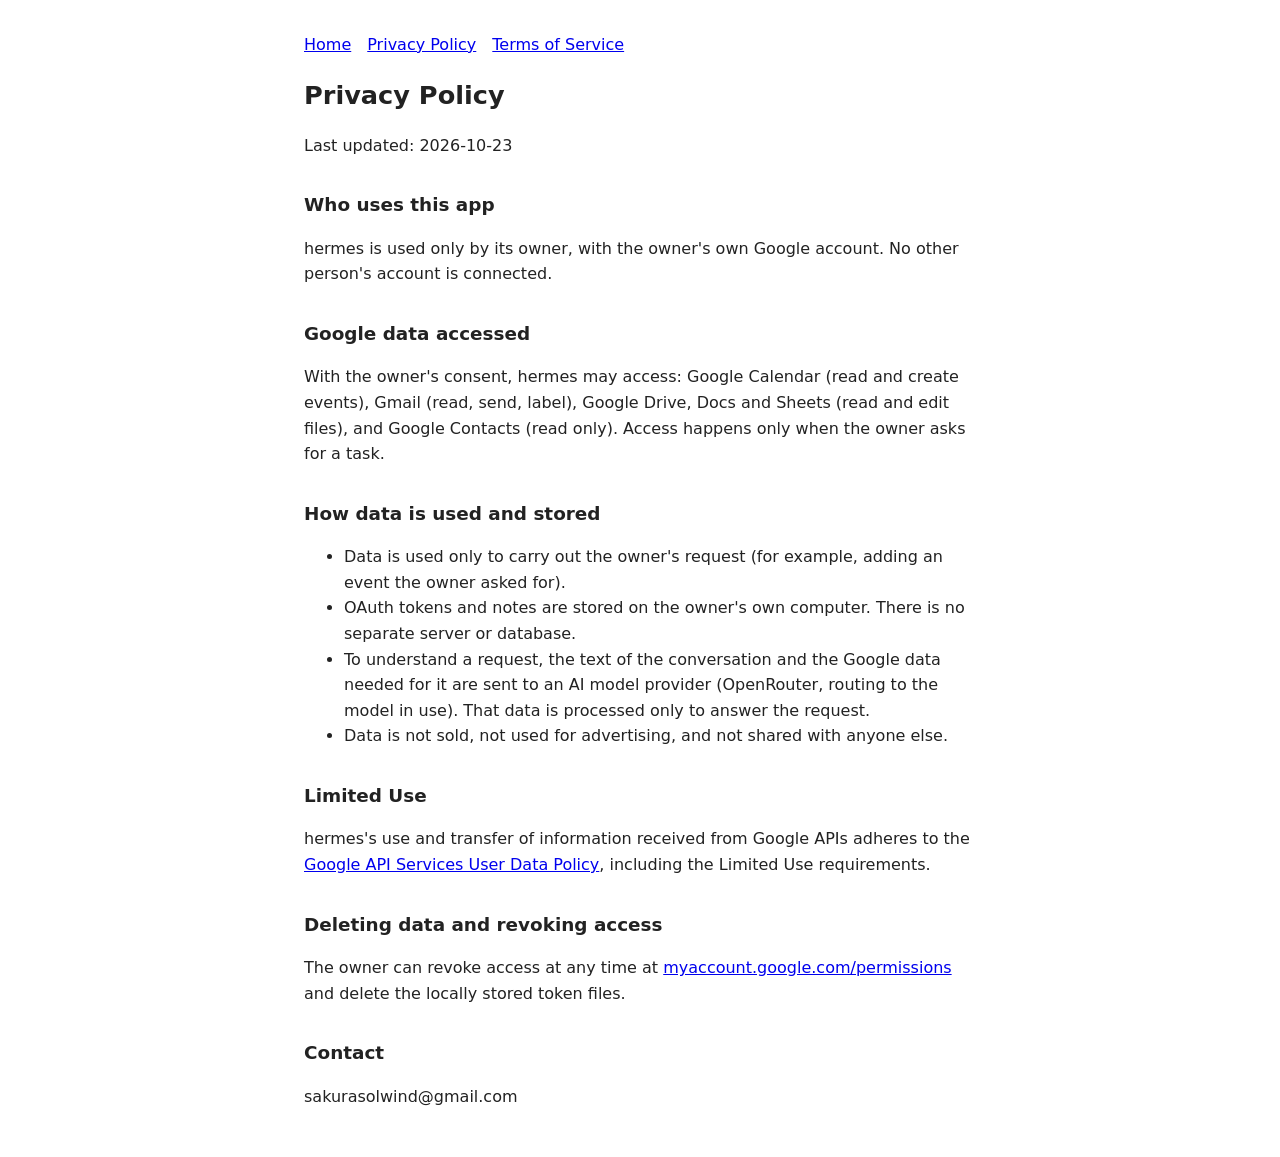
==== privacy.html @ ec337ad3 "Add homepage, privacy policy and terms pages Co-Authored-By: Claude Opus 5.5 <noreply@anthropic.com>" ====
<!doctype html>
<html lang="en"><head><meta charset="utf-8"><meta name="viewport" content="width=device-width,initial-scale=1"><title>hermes — Privacy Policy</title><link rel="stylesheet" href="style.css"></head><body>
<nav><a href="./">Home</a><a href="privacy.html">Privacy Policy</a><a href="terms.html">Terms of Service</a></nav>
<h1>Privacy Policy</h1>
<p>Last updated: 2026-10-23</p>
<h2>Who uses this app</h2>
<p>hermes is used only by its owner, with the owner's own Google account. No other person's account is connected.</p>
<h2>Google data accessed</h2>
<p>With the owner's consent, hermes may access: Google Calendar (read and create events), Gmail (read, send, label), Google Drive, Docs and Sheets (read and edit files), and Google Contacts (read only). Access happens only when the owner asks for a task.</p>
<h2>How data is used and stored</h2>
<ul>
<li>Data is used only to carry out the owner's request (for example, adding an event the owner asked for).</li>
<li>OAuth tokens and notes are stored on the owner's own computer. There is no separate server or database.</li>
<li>To understand a request, the text of the conversation and the Google data needed for it are sent to an AI model provider (OpenRouter, routing to the model in use). That data is processed only to answer the request.</li>
<li>Data is not sold, not used for advertising, and not shared with anyone else.</li>
</ul>
<h2>Limited Use</h2>
<p>hermes's use and transfer of information received from Google APIs adheres to the <a href="https://developers.google.com/terms/api-services-user-data-policy">Google API Services User Data Policy</a>, including the Limited Use requirements.</p>
<h2>Deleting data and revoking access</h2>
<p>The owner can revoke access at any time at <a href="https://myaccount.google.com/permissions">myaccount.google.com/permissions</a> and delete the locally stored token files.</p>
<h2>Contact</h2>
<p>sakurasolwind@gmail.com</p>
</body></html>
---- style.css ----
body{max-width:42rem;margin:0 auto;padding:2rem 1rem;font:16px/1.6 system-ui,sans-serif;color:#222}
h1{font-size:1.6rem}h2{font-size:1.15rem;margin-top:2rem}nav a{margin-right:1rem}
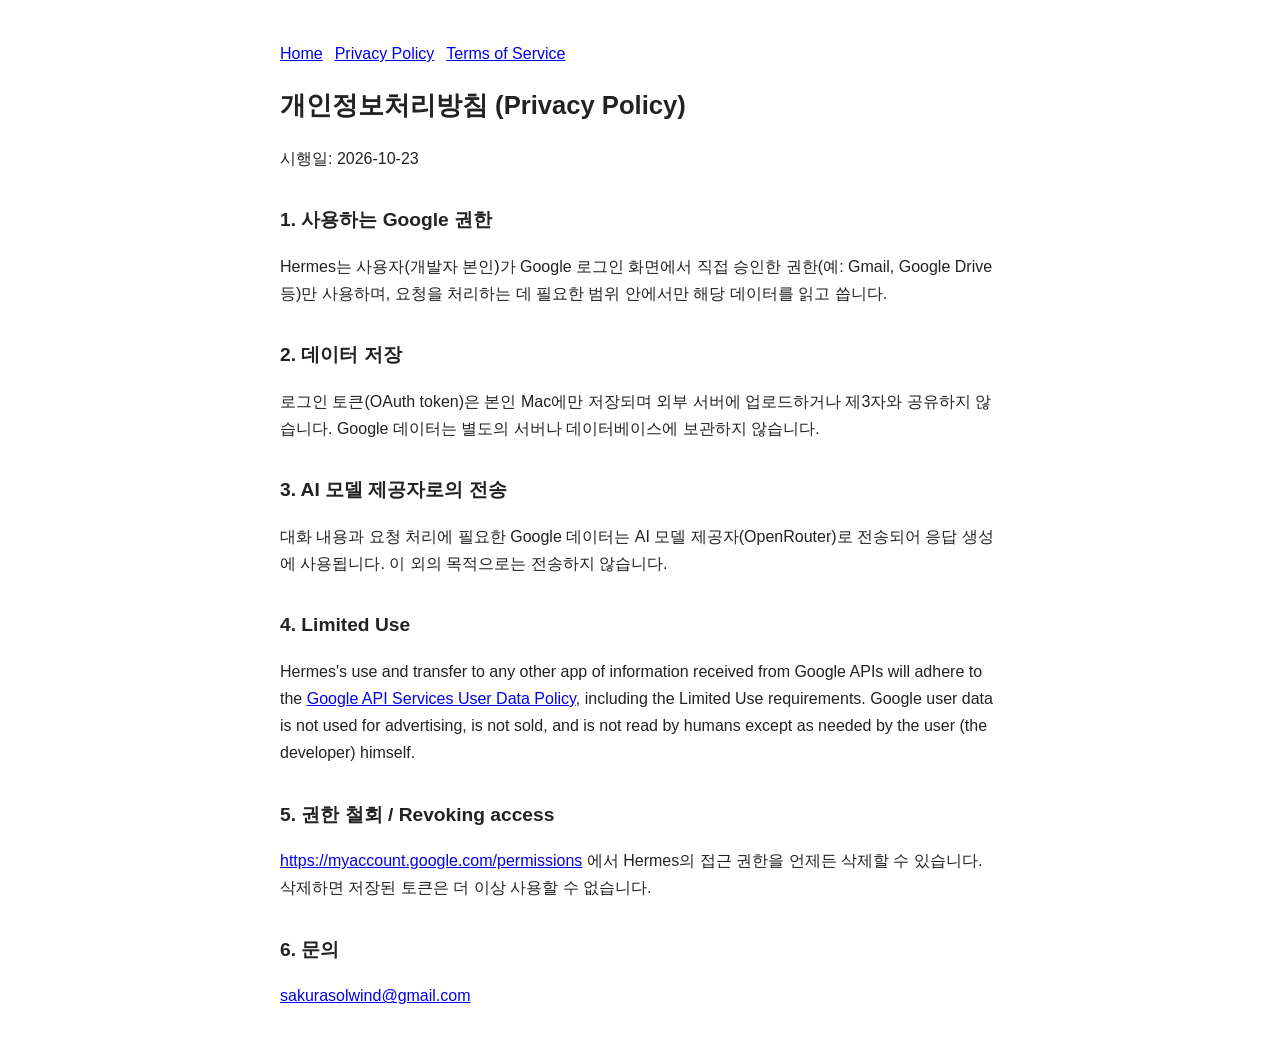
==== commit 650449e6: "Add files via upload" ====
--- a/privacy.html
+++ b/privacy.html
@@ -1,23 +1,14 @@
-<!doctype html>
-<html lang="en"><head><meta charset="utf-8"><meta name="viewport" content="width=device-width,initial-scale=1"><title>hermes — Privacy Policy</title><link rel="stylesheet" href="style.css"></head><body>
-<nav><a href="./">Home</a><a href="privacy.html">Privacy Policy</a><a href="terms.html">Terms of Service</a></nav>
-<h1>Privacy Policy</h1>
-<p>Last updated: 2026-10-23</p>
-<h2>Who uses this app</h2>
-<p>hermes is used only by its owner, with the owner's own Google account. No other person's account is connected.</p>
-<h2>Google data accessed</h2>
-<p>With the owner's consent, hermes may access: Google Calendar (read and create events), Gmail (read, send, label), Google Drive, Docs and Sheets (read and edit files), and Google Contacts (read only). Access happens only when the owner asks for a task.</p>
-<h2>How data is used and stored</h2>
-<ul>
-<li>Data is used only to carry out the owner's request (for example, adding an event the owner asked for).</li>
-<li>OAuth tokens and notes are stored on the owner's own computer. There is no separate server or database.</li>
-<li>To understand a request, the text of the conversation and the Google data needed for it are sent to an AI model provider (OpenRouter, routing to the model in use). That data is processed only to answer the request.</li>
-<li>Data is not sold, not used for advertising, and not shared with anyone else.</li>
-</ul>
-<h2>Limited Use</h2>
-<p>hermes's use and transfer of information received from Google APIs adheres to the <a href="https://developers.google.com/terms/api-services-user-data-policy">Google API Services User Data Policy</a>, including the Limited Use requirements.</p>
-<h2>Deleting data and revoking access</h2>
-<p>The owner can revoke access at any time at <a href="https://myaccount.google.com/permissions">myaccount.google.com/permissions</a> and delete the locally stored token files.</p>
-<h2>Contact</h2>
-<p>sakurasolwind@gmail.com</p>
-</body></html>
+<!doctype html><html lang="ko"><head><meta charset="utf-8"><meta name="viewport" content="width=device-width,initial-scale=1"><title>Hermes Privacy Policy</title><style>body{font-family:-apple-system,"Apple SD Gothic Neo",Segoe UI,sans-serif;max-width:720px;margin:40px auto;padding:0 16px;line-height:1.7;color:#222}h1{font-size:1.6rem}h2{font-size:1.2rem;margin-top:2rem}nav a{margin-right:12px}</style></head><body><nav><a href="index.html">Home</a><a href="privacy.html">Privacy Policy</a><a href="terms.html">Terms of Service</a></nav><h1>개인정보처리방침 (Privacy Policy)</h1>
+<p>시행일: 2026-10-23</p>
+<h2>1. 사용하는 Google 권한</h2>
+<p>Hermes는 사용자(개발자 본인)가 Google 로그인 화면에서 직접 승인한 권한(예: Gmail, Google Drive 등)만 사용하며, 요청을 처리하는 데 필요한 범위 안에서만 해당 데이터를 읽고 씁니다.</p>
+<h2>2. 데이터 저장</h2>
+<p>로그인 토큰(OAuth token)은 본인 Mac에만 저장되며 외부 서버에 업로드하거나 제3자와 공유하지 않습니다. Google 데이터는 별도의 서버나 데이터베이스에 보관하지 않습니다.</p>
+<h2>3. AI 모델 제공자로의 전송</h2>
+<p>대화 내용과 요청 처리에 필요한 Google 데이터는 AI 모델 제공자(OpenRouter)로 전송되어 응답 생성에 사용됩니다. 이 외의 목적으로는 전송하지 않습니다.</p>
+<h2>4. Limited Use</h2>
+<p>Hermes's use and transfer to any other app of information received from Google APIs will adhere to the <a href="https://developers.google.com/terms/api-services-user-data-policy#limited-use">Google API Services User Data Policy</a>, including the Limited Use requirements. Google user data is not used for advertising, is not sold, and is not read by humans except as needed by the user (the developer) himself.</p>
+<h2>5. 권한 철회 / Revoking access</h2>
+<p><a href="https://myaccount.google.com/permissions">https://myaccount.google.com/permissions</a> 에서 Hermes의 접근 권한을 언제든 삭제할 수 있습니다. 삭제하면 저장된 토큰은 더 이상 사용할 수 없습니다.</p>
+<h2>6. 문의</h2>
+<p><a href="mailto:sakurasolwind@gmail.com">sakurasolwind@gmail.com</a></p></body></html>
